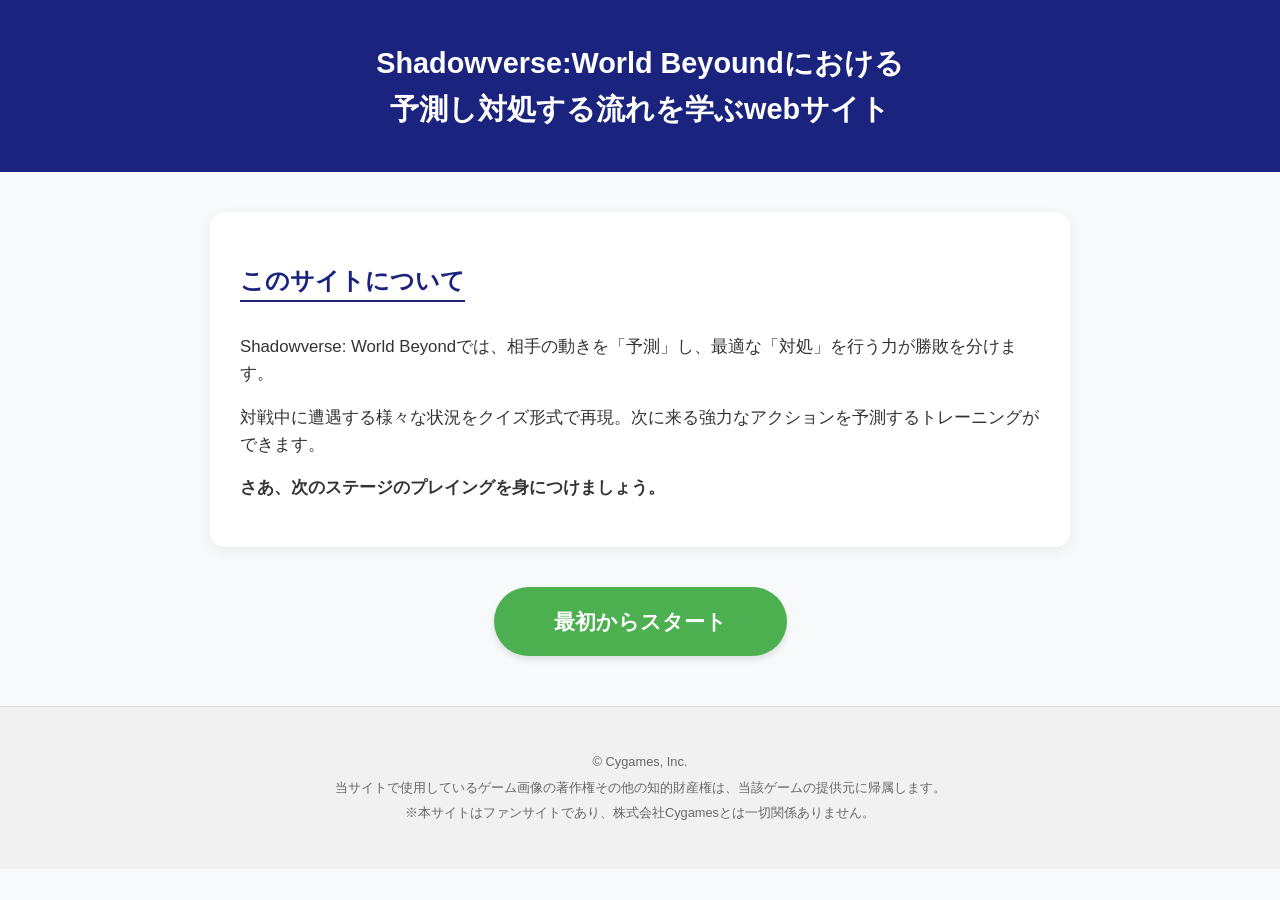
==== index.html @ c9630a97 "Add files via upload" ====
<!DOCTYPE html>
<html lang="ja">
<head>
    <meta charset="UTF-8">
    <meta name="viewport" content="width=device-width, initial-scale=1.0">
    <title>My Website</title>
    <link rel="stylesheet" href="styles.css">

    <script>
        window.onload = function() {
            const lastPage = localStorage.getItem('sv_progress');
            if (lastPage) {
                document.getElementById('resume-area').style.display = 'block';
                document.getElementById('resume-button').href = lastPage;
            }
        };

        function saveProgress(pageName) {
            localStorage.setItem('sv_progress', pageName);
        }
    </script>
</head>

<body>
    <header>
        <h1>Shadowverse:World Beyoundにおける<br>予測し対処する流れを学ぶwebサイト</h1>
    </header>

    <section class="intro-section">
        <h2>このサイトについて</h2>
        <p>Shadowverse: World Beyondでは、相手の動きを「予測」し、最適な「対処」を行う力が勝敗を分けます。</p>
        <p>対戦中に遭遇する様々な状況をクイズ形式で再現。次に来る強力なアクションを予測するトレーニングができます。</p>
        <p><strong>さあ、次のステージのプレイングを身につけましょう。</strong></p>
    </section>

   <div class="button-container">
        <a href="page1.html" class="next-button" onclick="saveProgress('page1.html')">最初からスタート</a>
        
        <div id="resume-area" style="margin-top: 20px; display: none;">
            <p style="color: #666; font-size: 0.9em;">前回の続きがあります：</p>
            <a id="resume-button" href="#" class="next-button" style="background-color: #2196f3;">続きから再開</a>
        </div>
    </div>

    <footer style="text-align: center; padding: 40px 20px; font-size: 0.8em; color: #666; border-top: 1px solid #ddd; margin-top: 50px;">
    <p>© Cygames, Inc.</p>
    <p>当サイトで使用しているゲーム画像の著作権その他の知的財産権は、当該ゲームの提供元に帰属します。</p>
    <p>※本サイトはファンサイトであり、株式会社Cygamesとは一切関係ありません。</p>
    </footer>

</body>
</html>
---- styles.css ----
body {
    /* 読みやすいゴシック体系のフォントを指定 */
    font-family: "Helvetica Neue", Arial, "Hiragino Kaku Gothic ProN", "Hiragino Sans", sans-serif;
    /* 行の間隔を1.6倍にして、文章を読みやすくする */
    line-height: 1.6;
    /* 文字の色を真っ黒より少し薄い、目に優しい黒にする */
    color: #333;
    /* 画面の端にある余計な隙間をなくす */
    margin: 0;
    padding: 0;
    /* ページ全体の背景を非常に薄いグレーにして、白のカードを際立たせる */
    background-color: #f8f9fa;
}

header {
    background-color: #1a237e;
    color: white;
    /* 上下に40px、左右に20pxの空間を作って看板を大きく見せる */
    padding: 40px 20px;
    /* 文字を中央に寄せる */
    text-align: center;
}

h1 {
    /* 文字の横の余計な隙間をなくす */
    margin: 0;
    /* タイトルの大きさを標準の1.8倍にする */
    font-size: 1.8em;
}

/* =========================================
   紹介・説明エリア（白いカードのような箱）
   ========================================= */
.intro-section {
    /* 横に広がりすぎて読みづらくならないよう、最大幅を800pxに制限 */
    max-width: 800px;
    /* 上下に40pxの隙間を作り、左右は自動で真ん中に寄せる */
    margin: 40px auto;
    /* 箱の内側に30pxの余白を作り、文字が壁に付かないようにする */
    padding: 30px;
    /* 箱の背景を真っ白にする */
    background-color: #ffffff;
    /* 角を15px丸くして、今風の柔らかいデザインにする */
    border-radius: 15px;
    /* 下側にほんのりと影をつけて、立体感を出す */
    box-shadow: 0 4px 15px rgba(0,0,0,0.05);
}

.intro-section h2 {
    /* 箱の中の見出しをヘッダーと同じ濃い青色にする */
    color: #1a237e;
    /* 下側に2pxの線を引いて強調する */
    border-bottom: 2px solid #1a237e;
    /* 線の長さを文字の長さ分だけにする設定 */
    display: inline-block;
    /* 線と下の文章との間に15pxの隙間を作る */
    margin-bottom: 15px;
}

.intro-section p {
    /* 文章の大きさを少しだけ大きく（1.05倍）する */
    font-size: 1.05em;
    /* 文と文の間に15pxの隙間を作る */
    margin-bottom: 15px;
}

/* =========================================
   ボタンのレイアウトとデザイン
   ========================================= */
.button-container {
    /* ボタンを画面の中央に配置する */
    text-align: center;
    /* 前後のコンテンツ（文章など）との間に40pxの隙間を作る */
    margin: 40px 0;
}
.next-button {
    display: inline-block;
    padding: 18px 60px;
    background-color: #4CAF50;
    color: white;
    text-decoration: none;
    font-size: 1.3em;
    font-weight: bold;
    border-radius: 50px;
    transition: 0.3s;
    box-shadow: 0 4px 6px rgba(0,0,0,0.1);
}
.next-button:hover {
            background-color: #45a049;
            transform: translateY(-3px);
            box-shadow: 0 8px 15px rgba(0,0,0,0.2);
        }

/* 画像を背景にしたボタンのデザイン */
.image-bg-button {
    display: inline-block;
    width: 300px;         /* ボタンの横幅 */
    height: 80px;         /* ボタンの高さ */
    line-height: 80px;    /* 文字を上下中央に配置 */
    text-align: center;   /* 文字を左右中央に配置 */
    
    /* 背景画像の設定 */
    background-image: url('mondai/inposter.png'); 
    background-size: cover;    /* 画像を隙間なく敷き詰める */
    background-position: center; /* 画像の中央を表示 */
    
    color: white;              /* 文字の色 */
    font-size: 1.2em;
    font-weight: bold;
    text-decoration: none;     /* 下線を消す */
    text-shadow: 2px 2px 4px rgba(0,0,0,0.6); /* 画像の上でも文字を読みやすくする影 */
    border-radius: 10px;       /* 角を少し丸くする */
    overflow: hidden;          /* はみ出た画像をカット */
    transition: 0.3s;          /* 動きを滑らかに */
}
/* マウスを乗せた時の演出 */
.image-bg-button:hover {
    transform: scale(1.05);    /* 少し大きくする */
    filter: brightness(1.1);   /* 少し明るくして「押せる感」を出す */
}

/* 左寄せにしたい時に使う名前（クラス） */
.align-left {
    text-align: left !important;
    padding-left: 5%; /* 画面の端すぎないように少し隙間を作る */
}

.image-box {
    width: 100%;
    max-width: 800px; /* お好みの最大幅 */
    margin: 20px auto;
    border: 1px solid #eee; /* 枠線（お好みで） */
    padding: 10px;
    background-color: #f9f9f9;
    border-radius: 8px;
  }
  /* 説明文のスタイル */
  .image-box figcaption {
    margin-top: 10px;
    font-size: 0.95em;
    color: #333;
    line-height: 1.6;
    text-align: left; /* 中央寄せ */
  }
  .image-box img {
    width: 100%;
    height: auto;
    display: block;
    border-radius: 4px;
  }
  /* 選択肢を包むコンテナ */
/* 選択肢を包むコンテナの修正 */
.quiz-container {
    display: grid;
    grid-template-columns: repeat(auto-fit, minmax(220px, 1fr));
    gap: 15px;
    margin: 20px auto;
    max-width: 1200px;
    align-items: stretch; /* ★ここをstretchにすることで、同じ行の箱の高さが揃います */
}
/* 画像の設定 */
.choice-img {
    width: 100%;       /* 箱の横幅いっぱいに広げる */
    height: auto;      /* 比率は維持 */
    max-height: 180px; /* 大きくなりすぎないよう制限 */
    object-fit: contain; /* 画像が切れないように収める */
    margin-bottom: 10px; /* 下の文字との隙間 */
    border-radius: 5px;  /* 画像の角も少し丸く */
}

/* 選択肢の箱全体のデザインを修正 */
.choice-box {
    background-color: #ffffff;
    border: 2px solid #ced4da;
    border-radius: 12px; /* この丸みからはみ出さないようにする */
    box-shadow: 0 4px 6px rgba(0, 0, 0, 0.05);
    display: flex;
    flex-direction: column;
    height: 100%;
    
    /* ★重要：これを入れると、中身が親の角丸を突き破らなくなります */
    overflow: hidden; 
    
    transition: all 0.3s ease;
}

/* 選択肢の文字部分を画像と縦に並べる設定 */
.choice-box summary {
    padding: 15px 10px;
    text-align: center;
    cursor: pointer;
    font-weight: bold;
    list-style: none;
    font-size: 0.9em;
    
    display: flex;
    flex-direction: column;
    align-items: center;
    flex-grow: 1;           /* ★これが重要！中身が空いていても下まで伸びます */
    justify-content: center; /* ★文字が少なくても常に中央に来るようにする */
}

/* テキスト部分の設定 */
.choice-text {
    flex-grow: 1;          /* 文字部分が伸びて高さを揃える */
    display: flex;
    align-items: center;   /* 文字を上下中央に */
}
  /* マウスを乗せた時 */
  .choice-box summary:hover {
    background: #c7c5cc;
  }
  /* 【重要】開いている時のスタイル */
  .choice-box[open] {
    border-color: #007bff;
    box-shadow: 0 4px 15px rgba(0,123,255,0.2);
  }
 /* もし開いた時にsummaryの背景色が変わる設定にしている場合 */
.choice-box[open] summary {
    background: #007bff;
    color: white;
    /* 角丸の指定は不要になります（親のoverflow:hiddenが効くため） */
}
/* 評価メッセージのエリア（重なり防止） */
.evaluation-content {
    padding: 20px;
    font-size: 0.9em;
    line-height: 1.5;
    background: #ffffff;
    border-top: 1px solid #eee;
    /* 他の要素と重ならないように位置を固定しない */
    position: relative; 
    display: block;
}

  /* 問題文を出すところ */
  .quiz-page {
    max-width: 1000px;
    margin: 40px auto;
    font-family: "Helvetica Neue", Arial, "Hiragino Kaku Gothic ProN", "Hiragino Sans", sans-serif;
  }
  /* 問題文のエリア */
  .question-box {
    background-color: #e3f2fd; /* 薄い青色（ここを変えると色が変わります） */
    color: #0d47a1;            /* 濃い青色の文字 */
    padding: 20px;
    border-radius: 12px 12px 0 0; /* 上側だけ丸くする */
    border-left: 8px solid #2196f3; /* 左側にアクセントの線 */
    margin-bottom: 0;           /* 画像とくっつけるために0にする */
  }
  .question-box h2 {
    margin: 0;
    font-size: 1.4em;
    line-height: 1.5;
  }
  /* 画像のエリア */
  .main-image {
    width: 100%;
    display: block;
    border: 2px solid #e3f2fd; /* 問題文と同じ色の枠線 */
    border-radius: 0 0 12px 12px; /* 下側だけ丸くする */
    box-sizing: border-box;
  }

.simple-heading {
    border-left: 5px solid #007bff;
    padding-left: 15px;
    font-size: 1.1em;
    font-weight: bold;
    color: #c27b12;
    margin: 20px 0 10px 0;
    cursor: pointer;    /* マウスを乗せると指マークになる */
    list-style: none;   /* 左側の三角矢印を消す */
}
/* iPhoneなどのブラウザでも三角矢印を消す設定 */
.simple-heading::-webkit-details-marker {
    display: none;
}
/* 解説文の中身のデザイン */
.explanation-text {
    padding: 20px;
    margin: 10px 0 20px 15px;
    /* 背景色：非常に薄い青（目に優しい色） */
    background-color: #f0f7ff; 
    /* 枠線：少し濃い青で「囲い」を作る */
    border: 1px solid #b3d7ff;
    /* 角を少し丸くする */
    border-radius: 8px;
    /* 文字の色と間隔 */
    color: #003366;
    line-height: 1.8;
}
/* おまけ：マウスを乗せた時に少し明るくして「押せる感」を出す */
.simple-heading:hover {
    opacity: 0.8;
}

footer {
    background-color: #f1f1f1;
    margin-top: 60px;
}
footer p {
    margin: 5px 0;
}
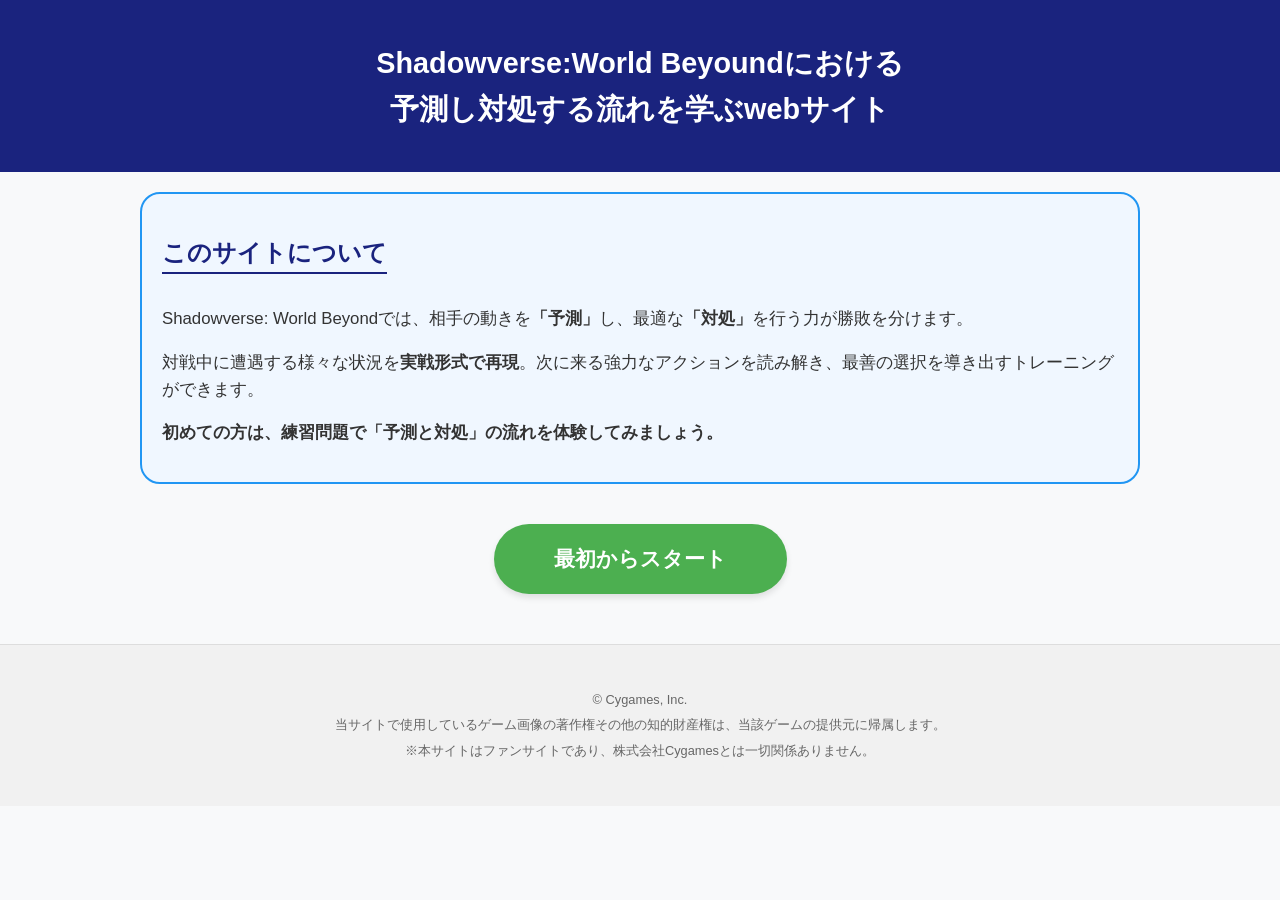
==== commit e042319b: "Add files via upload" ====
--- a/index.html
+++ b/index.html
@@ -3,22 +3,8 @@
 <head>
     <meta charset="UTF-8">
     <meta name="viewport" content="width=device-width, initial-scale=1.0">
-    <title>My Website</title>
+    <title>予測し対処する流れを学ぶwebサイト</title>
     <link rel="stylesheet" href="styles.css">
-
-    <script>
-        window.onload = function() {
-            const lastPage = localStorage.getItem('sv_progress');
-            if (lastPage) {
-                document.getElementById('resume-area').style.display = 'block';
-                document.getElementById('resume-button').href = lastPage;
-            }
-        };
-
-        function saveProgress(pageName) {
-            localStorage.setItem('sv_progress', pageName);
-        }
-    </script>
 </head>
 
 <body>
@@ -28,25 +14,44 @@
 
     <section class="intro-section">
         <h2>このサイトについて</h2>
-        <p>Shadowverse: World Beyondでは、相手の動きを「予測」し、最適な「対処」を行う力が勝敗を分けます。</p>
-        <p>対戦中に遭遇する様々な状況をクイズ形式で再現。次に来る強力なアクションを予測するトレーニングができます。</p>
-        <p><strong>さあ、次のステージのプレイングを身につけましょう。</strong></p>
+        <p>Shadowverse: World Beyondでは、相手の動きを<strong>「予測」</strong>し、最適な<strong>「対処」</strong>を行う力が勝敗を分けます。</p>
+        <p>対戦中に遭遇する様々な状況を<strong>実戦形式で再現</strong>。次に来る強力なアクションを読み解き、最善の選択を導き出すトレーニングができます。</p>
+        <p><strong>初めての方は、練習問題で「予測と対処」の流れを体験してみましょう。</strong></p>
     </section>
 
-   <div class="button-container">
-        <a href="page1.html" class="next-button" onclick="saveProgress('page1.html')">最初からスタート</a>
-        
-        <div id="resume-area" style="margin-top: 20px; display: none;">
-            <p style="color: #666; font-size: 0.9em;">前回の続きがあります：</p>
-            <a id="resume-button" href="#" class="next-button" style="background-color: #2196f3;">続きから再開</a>
-        </div>
+    <div class="button-container">
+    <a href="tutorial.html" class="next-button secondary">最初からスタート</a>
+    
+    <div id="resume-area" style="display: none; margin-top: 20px;">
+        <p style="color: #666; font-size: 0.9em; margin-bottom: 10px;">前回の続きがあります：</p>
+        <a id="resume-button" href="#" class="next-button">続きから再開</a>
     </div>
+</div>
+
+    <script>
+        // 1. 保存する関数
+        function saveProgress(pageName) {
+            localStorage.setItem('sv_progress', pageName);
+        }
+
+        // 2. ページを開いた時に保存データがあるか確認する
+        window.onload = function() {
+            const lastPage = localStorage.getItem('sv_progress');
+            const resumeArea = document.getElementById('resume-area');
+            const resumeButton = document.getElementById('resume-button');
+
+            // データがあり、かつ要素が見つかれば表示する
+            if (lastPage && resumeArea && resumeButton) {
+                resumeArea.style.display = 'block';
+                resumeButton.href = lastPage;
+            }
+        };
+    </script>
 
     <footer style="text-align: center; padding: 40px 20px; font-size: 0.8em; color: #666; border-top: 1px solid #ddd; margin-top: 50px;">
-    <p>© Cygames, Inc.</p>
-    <p>当サイトで使用しているゲーム画像の著作権その他の知的財産権は、当該ゲームの提供元に帰属します。</p>
-    <p>※本サイトはファンサイトであり、株式会社Cygamesとは一切関係ありません。</p>
+        <p>© Cygames, Inc.</p>
+        <p>当サイトで使用しているゲーム画像の著作権その他の知的財産権は、当該ゲームの提供元に帰属します。</p>
+        <p>※本サイトはファンサイトであり、株式会社Cygamesとは一切関係ありません。</p>
     </footer>
-
 </body>
 </html>
--- a/styles.css
+++ b/styles.css
@@ -1,17 +1,13 @@
 body {
-    /* 読みやすいゴシック体系のフォントを指定 */
     font-family: "Helvetica Neue", Arial, "Hiragino Kaku Gothic ProN", "Hiragino Sans", sans-serif;
     /* 行の間隔を1.6倍にして、文章を読みやすくする */
     line-height: 1.6;
-    /* 文字の色を真っ黒より少し薄い、目に優しい黒にする */
     color: #333;
     /* 画面の端にある余計な隙間をなくす */
     margin: 0;
     padding: 0;
-    /* ページ全体の背景を非常に薄いグレーにして、白のカードを際立たせる */
     background-color: #f8f9fa;
 }
-
 header {
     background-color: #1a237e;
     color: white;
@@ -20,32 +16,25 @@
     /* 文字を中央に寄せる */
     text-align: center;
 }
-
 h1 {
-    /* 文字の横の余計な隙間をなくす */
     margin: 0;
-    /* タイトルの大きさを標準の1.8倍にする */
     font-size: 1.8em;
 }
-
-/* =========================================
-   紹介・説明エリア（白いカードのような箱）
-   ========================================= */
 .intro-section {
-    /* 横に広がりすぎて読みづらくならないよう、最大幅を800pxに制限 */
-    max-width: 800px;
-    /* 上下に40pxの隙間を作り、左右は自動で真ん中に寄せる */
-    margin: 40px auto;
-    /* 箱の内側に30pxの余白を作り、文字が壁に付かないようにする */
-    padding: 30px;
-    /* 箱の背景を真っ白にする */
-    background-color: #ffffff;
-    /* 角を15px丸くして、今風の柔らかいデザインにする */
-    border-radius: 15px;
-    /* 下側にほんのりと影をつけて、立体感を出す */
-    box-shadow: 0 4px 15px rgba(0,0,0,0.05);
-}
-
+    width: 95%;
+    max-width: 1000px;
+    margin: 20px auto;      /* 中央寄せ */
+    padding: 20px;          /* 内側の余白をたっぷり取る */
+    /* 角を丸くする設定 */
+    border: 2px solid #2196f3;
+    border-radius: 20px;    /* ここで丸みを調整 */
+    /* 背景を明るくする */
+    background-color: #f0f7ff; /* 非常に薄い青 */
+    /* 文字の読みやすさ */
+    line-height: 1.6;
+    color: #333;
+    box-sizing: border-box; /* 枠線を含めて幅を計算 */
+}
 .intro-section h2 {
     /* 箱の中の見出しをヘッダーと同じ濃い青色にする */
     color: #1a237e;
@@ -56,19 +45,11 @@
     /* 線と下の文章との間に15pxの隙間を作る */
     margin-bottom: 15px;
 }
-
 .intro-section p {
-    /* 文章の大きさを少しだけ大きく（1.05倍）する */
     font-size: 1.05em;
-    /* 文と文の間に15pxの隙間を作る */
     margin-bottom: 15px;
 }
-
-/* =========================================
-   ボタンのレイアウトとデザイン
-   ========================================= */
 .button-container {
-    /* ボタンを画面の中央に配置する */
     text-align: center;
     /* 前後のコンテンツ（文章など）との間に40pxの隙間を作る */
     margin: 40px 0;
@@ -89,8 +70,18 @@
             background-color: #45a049;
             transform: translateY(-3px);
             box-shadow: 0 8px 15px rgba(0,0,0,0.2);
-        }
-
+}
+#resume-button {
+    background: linear-gradient(135deg, #2196f3, #1976d2);
+    color: white;
+    box-shadow: 0 4px 15px rgba(33, 150, 243, 0.4);
+    border: none;
+}
+#resume-button:hover {
+    background: linear-gradient(135deg, #42a5f5, #1e88e5);
+    transform: translateY(-3px); /* 少し浮き上がる演出 */
+    box-shadow: 0 6px 20px rgba(33, 150, 243, 0.6);
+}
 /* 画像を背景にしたボタンのデザイン */
 .image-bg-button {
     display: inline-block;
@@ -98,12 +89,10 @@
     height: 80px;         /* ボタンの高さ */
     line-height: 80px;    /* 文字を上下中央に配置 */
     text-align: center;   /* 文字を左右中央に配置 */
-    
     /* 背景画像の設定 */
     background-image: url('mondai/inposter.png'); 
     background-size: cover;    /* 画像を隙間なく敷き詰める */
     background-position: center; /* 画像の中央を表示 */
-    
     color: white;              /* 文字の色 */
     font-size: 1.2em;
     font-weight: bold;
@@ -126,39 +115,53 @@
 }
 
 .image-box {
+    width: 95%;            /* 画面の95%の幅にする（左右に少し余白） */
+    max-width: 1000px;     /* 大きな画面でもこれ以上は広がらないように制限 */
+    margin: 20px auto;     /* 「auto」で中央寄せにする */
+    background-color: #ffffff;
+    border: 1px solid #e0e0e0; /* 薄い枠線で囲むときれいに見えます */
+    border-radius: 12px;   /* 角を丸くすると柔らかい印象になります */
+    overflow: hidden;      /* 角の丸みに合わせて画像をカットする */
+    box-shadow: 0 4px 15px rgba(0,0,0,0.05); /* ほんのり影をつけて浮かせる */
+}
+
+.image-box img {
+    width: 100%;       /* 画像自体の幅も100%にする */
+    height: auto;      /* 高さは自動調整 */
+    display: block;    /* 下の隙間を消す */
+}
+
+.image-box figcaption {
+    width: 90%;        /* 文字は読みやすいように少し内側に寄せる */
+    max-width: 800px;  /* 文字が長くなりすぎないように制限 */
+    margin: 20px auto; /* 中央寄せ */
+    background-color: #f0f7ff; 
+    padding: 20px;
+    border-radius: 8px;
+}
+/* 1. 4つを横に並べる設定 */
+.quiz-container {
+    display: flex;
+    flex-wrap: nowrap;      /* 折り返さない（1行に収める） */
+    justify-content: space-between; /* 均等に並べる */
+    gap: 10px;              /* 箱同士の隙間 */
     width: 100%;
-    max-width: 800px; /* お好みの最大幅 */
-    margin: 20px auto;
-    border: 1px solid #eee; /* 枠線（お好みで） */
-    padding: 10px;
-    background-color: #f9f9f9;
-    border-radius: 8px;
-  }
-  /* 説明文のスタイル */
-  .image-box figcaption {
-    margin-top: 10px;
-    font-size: 0.95em;
-    color: #333;
-    line-height: 1.6;
-    text-align: left; /* 中央寄せ */
-  }
-  .image-box img {
-    width: 100%;
-    height: auto;
-    display: block;
-    border-radius: 4px;
-  }
-  /* 選択肢を包むコンテナ */
-/* 選択肢を包むコンテナの修正 */
-.quiz-container {
-    display: grid;
-    grid-template-columns: repeat(auto-fit, minmax(220px, 1fr));
-    gap: 15px;
-    margin: 20px auto;
-    max-width: 1200px;
-    align-items: stretch; /* ★ここをstretchにすることで、同じ行の箱の高さが揃います */
-}
-/* 画像の設定 */
+    margin-top: 20px;
+}
+
+.choice-box {
+    width: 24% !important;
+    background-color: #ffffff;
+    border: 1px solid #e0e0e0;
+    border-radius: 12px;
+    display: flex;
+    flex-direction: column;
+    overflow: hidden;
+    box-shadow: 0 4px 10px rgba(0,0,0,0.05);
+    /* 縦に伸びすぎないよう、画像の高さに合わせて調整 */
+    min-height: auto !important; 
+}
+
 .choice-img {
     width: 100%;       /* 箱の横幅いっぱいに広げる */
     height: auto;      /* 比率は維持 */
@@ -168,23 +171,7 @@
     border-radius: 5px;  /* 画像の角も少し丸く */
 }
 
-/* 選択肢の箱全体のデザインを修正 */
-.choice-box {
-    background-color: #ffffff;
-    border: 2px solid #ced4da;
-    border-radius: 12px; /* この丸みからはみ出さないようにする */
-    box-shadow: 0 4px 6px rgba(0, 0, 0, 0.05);
-    display: flex;
-    flex-direction: column;
-    height: 100%;
-    
-    /* ★重要：これを入れると、中身が親の角丸を突き破らなくなります */
-    overflow: hidden; 
-    
-    transition: all 0.3s ease;
-}
-
-/* 選択肢の文字部分を画像と縦に並べる設定 */
+/* 2. カード全体のパディング（内側の余白）を最小化 */
 .choice-box summary {
     padding: 15px 10px;
     text-align: center;
@@ -192,15 +179,12 @@
     font-weight: bold;
     list-style: none;
     font-size: 0.9em;
-    
     display: flex;
     flex-direction: column;
     align-items: center;
-    flex-grow: 1;           /* ★これが重要！中身が空いていても下まで伸びます */
-    justify-content: center; /* ★文字が少なくても常に中央に来るようにする */
-}
-
-/* テキスト部分の設定 */
+    flex-grow: 1;           
+    justify-content: center;
+}
 .choice-text {
     flex-grow: 1;          /* 文字部分が伸びて高さを揃える */
     display: flex;
@@ -210,49 +194,55 @@
   .choice-box summary:hover {
     background: #c7c5cc;
   }
-  /* 【重要】開いている時のスタイル */
-  .choice-box[open] {
-    border-color: #007bff;
-    box-shadow: 0 4px 15px rgba(0,123,255,0.2);
-  }
- /* もし開いた時にsummaryの背景色が変わる設定にしている場合 */
+ /* 3. 選択時の青背景デザイン（画像4, 5の再現） */
+.choice-box[open] {
+    border: 2px solid #007bff !important;
+}
+
 .choice-box[open] summary {
-    background: #007bff;
-    color: white;
-    /* 角丸の指定は不要になります（親のoverflow:hiddenが効くため） */
-}
-/* 評価メッセージのエリア（重なり防止） */
+    background-color: #007bff !important; /* 画像の青い部分 */
+    color: white !important;
+    padding-bottom: 10px !important;
+}
+/* 5. カード内解説エリア：画像4のような「危険度」等の詰まり具合 */
 .evaluation-content {
-    padding: 20px;
-    font-size: 0.9em;
-    line-height: 1.5;
+    padding: 8px !important; /* 全体の余白をギュッと絞る */
     background: #ffffff;
-    border-top: 1px solid #eee;
-    /* 他の要素と重ならないように位置を固定しない */
-    position: relative; 
-    display: block;
-}
-
-  /* 問題文を出すところ */
-  .quiz-page {
-    max-width: 1000px;
-    margin: 40px auto;
-    font-family: "Helvetica Neue", Arial, "Hiragino Kaku Gothic ProN", "Hiragino Sans", sans-serif;
-  }
-  /* 問題文のエリア */
-  .question-box {
-    background-color: #e3f2fd; /* 薄い青色（ここを変えると色が変わります） */
-    color: #0d47a1;            /* 濃い青色の文字 */
-    padding: 20px;
-    border-radius: 12px 12px 0 0; /* 上側だけ丸くする */
-    border-left: 8px solid #2196f3; /* 左側にアクセントの線 */
-    margin-bottom: 0;           /* 画像とくっつけるために0にする */
-  }
-  .question-box h2 {
+}
+
+.evaluation-content p {
+    font-size: 0.8em !important; /* カード内は少し小さめ */
+    line-height: 1.3 !important;
+    margin: 4px 0 !important;
+}
+/* Q1やQ2を一つのまとまりにする囲み */
+.quiz-group {
+    background-color: #ffffff; /* 箱の中を白にする */
+    border: 2px solid #1a237e; /* シャドバらしい濃い青の枠線 */
+    border-radius: 15px;      /* 角を丸くする */
+    padding: 25px;            /* 内側にゆとりを持たせる */
+    margin-bottom: 50px;      /* Q1とQ2の間の距離 */
+    box-shadow: 0 4px 15px rgba(0,0,0,0.1); /* 影をつけて立体的に */
+}
+/* --- 1. 問題文 (Question Box) の再現 --- */
+.question-box {
+    background-color: #e3f2fd; /* 薄い青 */
+    color: #0d47a1;            /* 濃い青 */
+    padding: 15px 30px;
+    border-radius: 8px;
+    border-left: 8px solid #2196f3; /* 左側のアクセント線 */
+    
+    width: fit-content;         /* 中身に合わせる */
+    margin: 0 auto 30px auto;   /* 中央寄せ */
+    text-align: center;
+    box-shadow: 0 2px 10px rgba(0,0,0,0.05);
+}
+
+.question-box h2 {
     margin: 0;
-    font-size: 1.4em;
-    line-height: 1.5;
-  }
+    font-size: 1.3em;
+    font-weight: bold;
+}
   /* 画像のエリア */
   .main-image {
     width: 100%;
@@ -275,6 +265,13 @@
 /* iPhoneなどのブラウザでも三角矢印を消す設定 */
 .simple-heading::-webkit-details-marker {
     display: none;
+}
+.simple-heading::before {
+    content: "▼"; /* 逆三角形を表示 */
+    font-size: 0.8em;
+    margin-right: 8px; /* 文字との隙間 */
+    color: #c27b12; /* 矢印の色（青） */
+    transition: transform 0.3s; /* 動きを滑らかにする */
 }
 /* 解説文の中身のデザイン */
 .explanation-text {
@@ -301,4 +298,169 @@
 }
 footer p {
     margin: 5px 0;
+}
+/* 隙間をあけるための調整 */
+.spacer {
+    height: 30px;
+}
+/* 危険度ラベルの基本スタイル */
+.danger-level {
+    display: inline-block;
+    padding: 4px 12px;
+    border-radius: 20px;
+    font-weight: bold;
+    font-size: 0.9em;
+    margin-bottom: 10px;
+    background-color: #eee;
+}
+.danger-level[data-level="4"] {
+    background-color: #ff4d4d; color: white; 
+}
+.danger-level[data-level="3"] {
+    background-color: #ffa500; color: white; 
+} /* 高い：赤 */
+.danger-level[data-level="2"] {
+    background-color: #fff3e0; color: #ef6c00;  
+} /* 警戒：オレンジ */
+.danger-level[data-level="1"] {
+    background-color: #e8f5e9; color: #2e7d32; 
+} /* 低い：緑 */
+
+.danger-level span {
+    letter-spacing: 2px;
+}
+
+/* --- Q2 有効度スタイル --- */
+.effective-level {
+    display: inline-block;
+    padding: 6px 12px;
+    border-radius: 6px;
+    font-weight: bold;
+    margin-bottom: 10px;
+}
+.effective-level[data-level="4"] {
+     background: #e3f2fd; color: #0d47a1; border: 2px solid #0d47a1; 
+} /* 最高：濃い青 */
+.effective-level[data-level="3"] {
+     background: #e1f5fe; color: #0288d1; border: 1px solid #0288d1; 
+} /* 有効：青 */
+.effective-level[data-level="2"] {
+     background: #f3e5f5; color: #7b1fa2; border: 1px solid #7b1fa2;
+} /* 普通：紫 */
+.effective-level[data-level="1"] { 
+     background: #f5f5f5; color: #616161; border: 1px solid #bdbdbd; 
+} /* 微妙：グレー */
+
+/* ガイドページ専用のテキスト装飾 */
+.guide-content h3 {
+    margin-top: 30px;
+    color: #1a237e;
+    font-size: 1.2em;
+    border-bottom: 1px solid #dee2e6;
+    padding-bottom: 5px;
+}
+
+.guide-content p {
+    margin-bottom: 15px;
+    line-height: 1.8;
+}
+
+/* チュートリアル用の青いガイド枠を強調 */
+.tutorial-guide {
+    background-color: #f0f8ff;
+    padding: 15px;
+    border-radius: 8px;
+    margin: 20px 0;
+    border-left: 5px solid #2196f3;
+}
+/* チュートリアル完了ボックス */
+.tutorial-finish-box {
+    width: 95%;
+    max-width: 1000px;
+    margin: 40px auto;
+    padding: 40px 20px; /* 上下の余白を広げてゆとりを持たせる */
+    background-color: #fffde7; 
+    border: 3px dashed #fbc02d; 
+    border-radius: 30px;        
+    text-align: center;
+    box-shadow: 0 10px 25px rgba(0,0,0,0.05);
+}
+
+.tutorial-finish-box h2 {
+    color: #f57f17;
+    margin-bottom: 15px;
+    font-size: 1.6em;
+}
+
+.tutorial-finish-box p {
+    font-size: 1.1em;
+    line-height: 1.8;
+    color: #5d4037;
+}
+
+.finish-icon {
+    display: inline-block;
+    background-color: #fbc02d;
+    color: white;
+    padding: 6px 20px;
+    border-radius: 50px;
+    font-weight: bold;
+    font-size: 0.9em;
+    margin-bottom: 15px;
+    letter-spacing: 1px;
+}
+
+/* --- チュートリアル完了ボックス（復活） --- */
+.tutorial-finish-box {
+    width: 95%;
+    max-width: 1000px;
+    margin: 40px auto;
+    padding: 20px 20px; /* 少し高さを抑えてスリムに */
+    background-color: #fffde7; 
+    border: 3px dashed #fbc02d; /* 黄色の破線 */
+    border-radius: 30px;        
+    text-align: center;
+    box-shadow: 0 10px 25px rgba(0,0,0,0.05);
+}
+
+.finish-icon {
+    display: inline-block;
+    background-color: #fbc02d;
+    color: white;
+    padding: 4px 15px;
+    border-radius: 50px;
+    font-weight: bold;
+    font-size: 0.85em;
+    margin-bottom: 10px;
+    letter-spacing: 1px;
+}
+
+.tutorial-finish-box h2 {
+    color: #f57f17;
+    margin: 0 0 10px 0 !important;
+    font-size: 1.4em;
+}
+
+.tutorial-finish-box p {
+    font-size: 1.0em;
+    line-height: 1.6;
+    color: #5d4037;
+    margin: 5px 0;
+}
+
+/* --- ガイドページ用の装飾（復活） --- */
+.tutorial-guide {
+    background-color: #f0f8ff;
+    padding: 12px;
+    border-radius: 8px;
+    margin: 15px 0;
+    border-left: 5px solid #2196f3;
+}
+
+.guide-content h3 {
+    margin-top: 20px;
+    color: #1a237e;
+    font-size: 1.1em;
+    border-bottom: 1px solid #dee2e6;
+    padding-bottom: 5px;
 }
